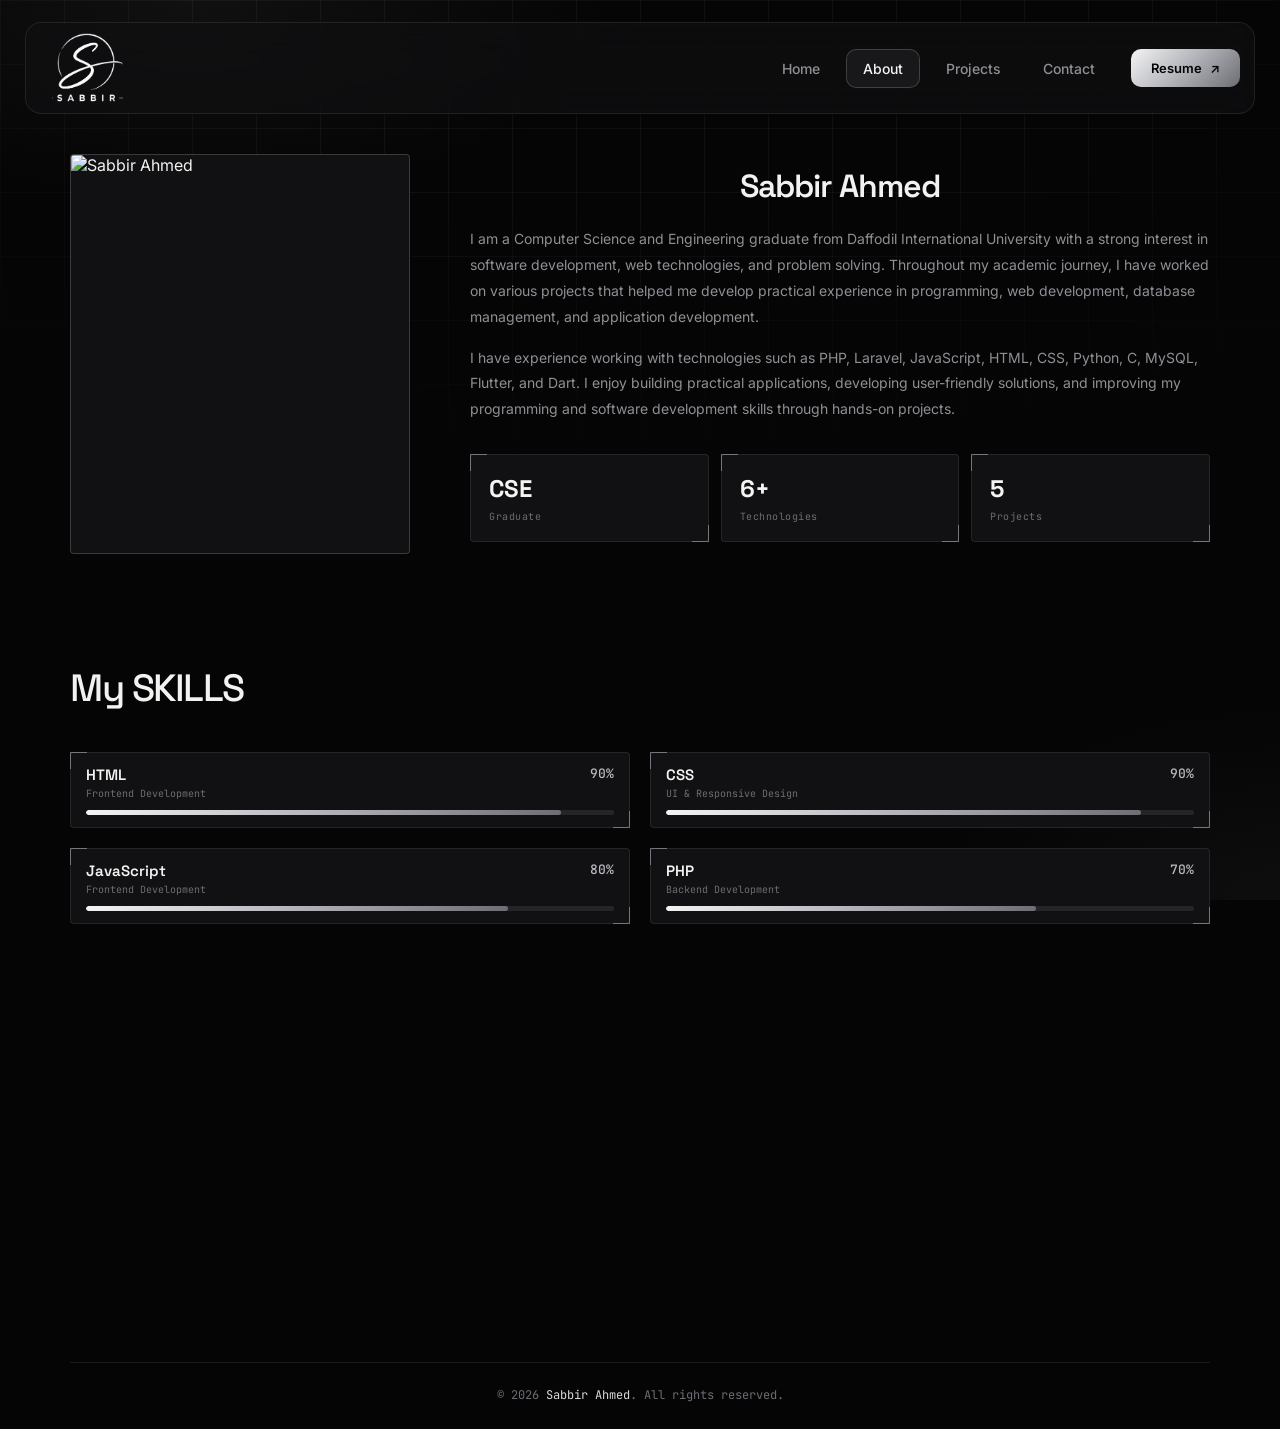
==== about.html @ 562edf00 "update" ====
<!DOCTYPE html>
<html lang="en">

<head>

    <meta charset="UTF-8">
    <meta name="viewport" content="width=device-width, initial-scale=1.0">
    <meta name="description"
        content="About Sabbir Ahmed — Computer Science & Engineering graduate specializing in HTML, CSS, JavaScript, PHP, Laravel and MySQL.">

    <title>About | Sabbir Ahmed</title>

    <link rel="stylesheet" href="css/main.css">
    <link rel="stylesheet" href="css/about.css">

    <link rel="shortcut icon" href="./assets/img/sabbir/W.png" type="image/x-icon">

    <link rel="preconnect" href="https://fonts.googleapis.com">
    <link rel="preconnect" href="https://fonts.gstatic.com" crossorigin>
    <link
        href="https://fonts.googleapis.com/css2?family=Space+Grotesk:wght@500;600;700&family=Inter:wght@400;500;600&family=JetBrains+Mono:wght@400;500&display=swap"
        rel="stylesheet">

</head>

<body>

    <div class="page-transition">
        <div class="bar"></div>
        <div class="bar"></div>
        <div class="bar"></div>
        <div class="bar"></div>
        <div class="bar"></div>
    </div>

    <header class="navbar">

        <a href="index.html" class="logo">
            <img src="assets/img/sabbir/logo.png" alt="Sabbir Ahmed Logo">
        </a>

        <nav class="nav-menu">
            <a href="index.html" ">Home</a>
            <a href=" about.html" class="active">About</a>
            <a href="project.html">Projects</a>
            <a href="contact.html">Contact</a>
            <a href="resume.html" class="resume-nav">Resume<span>↗</span></a>
        </nav>

        <button class="menu-toggle" aria-label="Toggle navigation menu" aria-expanded="false">
            <span></span>
            <span></span>
        </button>

    </header>


    <main>

        <section class="page-section about-page">

            <div class="about-layout">

                <div class="about-photo bracket split-in">
                    <img src="assets/img/sabbir/4.jpg" alt="Sabbir Ahmed">
                </div>

                <div class="about-content split-in">

                    <h2>Sabbir Ahmed</h2>

                    <div class="about-scroll">

                        <div class="about-text">

                            <p>
                                I am a Computer Science and Engineering graduate from Daffodil International University
                                with a strong interest in software development, web technologies, and problem solving.
                                Throughout my academic journey, I have worked on various projects that helped me develop
                                practical experience in programming, web development, database management, and
                                application development.
                            </p>

                            <p>
                                I have experience working with technologies such as PHP, Laravel, JavaScript, HTML, CSS,
                                Python, C, MySQL, Flutter, and Dart. I enjoy building practical applications, developing
                                user-friendly solutions, and improving my programming and software development skills
                                through hands-on projects.
                            </p>

                            <p>
                                My primary interest is in Full Stack Web Development and Software Engineering. I am also
                                interested in Data Science and Machine Learning and enjoy exploring how data-driven
                                technologies can be applied to solve real-world problems. I am continuously learning new
                                technologies and looking forward to developing scalable, efficient, and meaningful
                                software solutions.

                            </p>

                        </div>

                    </div>

                    <div class="about-stats">

                        <div class="stat-card bracket">
                            <strong>CSE</strong>
                            <span>Graduate</span>
                        </div>

                        <div class="stat-card bracket">
                            <strong>6+</strong>
                            <span>Technologies</span>
                        </div>

                        <div class="stat-card bracket">
                            <strong>5</strong>
                            <span>Projects</span>
                        </div>

                    </div>

                </div>

            </div>

            <section class="skills-section">

                <div class="sub-heading">
                    <h2>My SKILLS</h2>
                </div>

                <div class="skills-grid">

                    <div class="skill-card bracket">
                        <div class="skill-card-top">
                            <div>
                                <h3>HTML</h3>
                                <p>Frontend Development</p>
                            </div>
                            <strong>90%</strong>
                        </div>
                        <div class="skill-bar"><span data-width="90"></span></div>
                    </div>

                    <div class="skill-card bracket">
                        <div class="skill-card-top">
                            <div>
                                <h3>CSS</h3>
                                <p>UI & Responsive Design</p>
                            </div>
                            <strong>90%</strong>
                        </div>
                        <div class="skill-bar"><span data-width="90"></span></div>
                    </div>

                    <div class="skill-card bracket">
                        <div class="skill-card-top">
                            <div>
                                <h3>JavaScript</h3>
                                <p>Frontend Development</p>
                            </div>
                            <strong>80%</strong>
                        </div>
                        <div class="skill-bar"><span data-width="80"></span></div>
                    </div>

                    <div class="skill-card bracket">
                        <div class="skill-card-top">
                            <div>
                                <h3>PHP</h3>
                                <p>Backend Development</p>
                            </div>
                            <strong>70%</strong>
                        </div>
                        <div class="skill-bar"><span data-width="70"></span></div>
                    </div>

                    <div class="skill-card bracket">
                        <div class="skill-card-top">
                            <div>
                                <h3>Laravel</h3>
                                <p>Backend Framework</p>
                            </div>
                            <strong>80%</strong>
                        </div>
                        <div class="skill-bar"><span data-width="80"></span></div>
                    </div>

                    <div class="skill-card bracket">
                        <div class="skill-card-top">
                            <div>
                                <h3>MySQL</h3>
                                <p>Database Management</p>
                            </div>
                            <strong>80%</strong>
                        </div>
                        <div class="skill-bar"><span data-width="80"></span></div>
                    </div>

                    <div class="skill-card bracket">
                        <div class="skill-card-top">
                            <div>
                                <h3>C</h3>
                                <p>Programming Language</p>
                            </div>
                            <strong>90%</strong>
                        </div>
                        <div class="skill-bar"><span data-width="90"></span></div>
                    </div>

                    <div class="skill-card bracket">
                        <div class="skill-card-top">
                            <div>
                                <h3>Python</h3>
                                <p>Programming Language</p>
                            </div>
                            <strong>70%</strong>
                        </div>
                        <div class="skill-bar"><span data-width="70"></span></div>
                    </div>
                    <div class="skill-card bracket">
                        <div class="skill-card-top">
                            <div>
                                <h3>Flutter</h3>
                                <p>Mobile Development Framework</p>
                            </div>
                            <strong>70%</strong>
                        </div>
                        <div class="skill-bar"><span data-width="70"></span></div>
                    </div>
                    <div class="skill-card bracket">
                        <div class="skill-card-top">
                            <div>
                                <h3>Dart</h3>
                                <p>Programming Language</p>
                            </div>
                            <strong>70%</strong>
                        </div>
                        <div class="skill-bar"><span data-width="70"></span></div>
                    </div>

                </div>

            </section>

        </section>

    </main>


    <footer class="footer">
        <p>© 2026 <span>Sabbir Ahmed</span>. All rights reserved.</p>
    </footer>

    <script src="js/common.js"></script>
    <script src="js/about.js"></script>

</body>

</html>
---- css/main.css ----
/* =====================================================
   DESIGN TOKENS
===================================================== */

:root {
    --black: #050506;
    --black-soft: #0a0a0c;
    --panel: #111113;
    --panel-light: #18181b;

    --ash-100: #f4f4f3;
    --ash-200: #d9dadc;
    --ash-300: #b8bac0;
    --ash-500: #8b8d93;
    --ash-600: #6c6e74;
    --ash-800: #333438;

    --line: rgba(244, 244, 243, 0.09);
    --line-strong: rgba(244, 244, 243, 0.18);

    --text: #f2f2f0;
    --muted: #8f9095;

    --grad: linear-gradient(135deg, #f4f4f3, #b8bac0 45%, #6c6e74);

    --display: "Space Grotesk", sans-serif;
    --body: "Inter", sans-serif;
    --mono: "JetBrains Mono", monospace;

    --radius: 18px;
}

/* =====================================================
   RESET
===================================================== */

* {
    margin: 0;
    padding: 0;
    box-sizing: border-box;
}

html {
    scroll-behavior: smooth;
    overflow-x: hidden;
}

body {
    background: var(--black);
    color: var(--text);
    font-family: var(--body);
    min-height: 100vh;
    overflow-x: hidden;
    position: relative;
}

/* faint blueprint grid + noise wash across the whole site */
body::before {
    content: "";
    position: fixed;
    inset: 0;
    z-index: -2;
    background-image:
        linear-gradient(var(--line) 1px, transparent 1px),
        linear-gradient(90deg, var(--line) 1px, transparent 1px);
    background-size: 64px 64px;
    mask-image: radial-gradient(ellipse 90% 60% at 50% 0%, black 40%, transparent 90%);
    opacity: .5;
    pointer-events: none;
}

body::after {
    content: "";
    position: fixed;
    inset: 0;
    z-index: -1;
    background:
        radial-gradient(ellipse 60% 40% at 15% 0%, rgba(244,244,243,.05), transparent 60%),
        radial-gradient(ellipse 50% 40% at 100% 100%, rgba(244,244,243,.04), transparent 60%);
    pointer-events: none;
}

a {
    color: inherit;
    text-decoration: none;
}

img {
    max-width: 100%;
    display: block;
}

button,
input,
textarea {
    font: inherit;
}

@media (prefers-reduced-motion: reduce) {
    *, *::before, *::after {
        animation-duration: .01ms !important;
        animation-iteration-count: 1 !important;
        transition-duration: .01ms !important;
        scroll-behavior: auto !important;
    }
}

a:focus-visible,
button:focus-visible,
input:focus-visible,
textarea:focus-visible {
    outline: 1px solid var(--ash-100);
    outline-offset: 4px;
    border-radius: 4px;
}

::selection {
    background: var(--ash-100);
    color: var(--black);
}

/* =====================================================
   PAGE TRANSITION OVERLAY (shared shell, per-page JS
   controls how it animates in)
===================================================== */

.page-transition {
    position: fixed;
    inset: 0;
    z-index: 99999;
    pointer-events: none;
    display: flex;
}

.page-transition .bar {
    flex: 1;
    background: var(--black);
    border-right: 1px solid var(--line);
    transform: translateY(-100%);
    transition: transform .45s cubic-bezier(.77, 0, .18, 1);
}

.page-transition .bar:last-child {
    border-right: none;
}

.page-transition.closing .bar {
    transform: translateY(0);
}

.page-transition .bar:nth-child(1) { transition-delay: 0ms; }
.page-transition .bar:nth-child(2) { transition-delay: 40ms; }
.page-transition .bar:nth-child(3) { transition-delay: 80ms; }
.page-transition .bar:nth-child(4) { transition-delay: 120ms; }
.page-transition .bar:nth-child(5) { transition-delay: 160ms; }

/* =====================================================
   CORNER BRACKETS — signature framing motif
===================================================== */

.bracket {
    position: relative;
}

.bracket::before,
.bracket::after,
.bracket .corner-tl,
.bracket .corner-br {
    content: "";
    position: absolute;
    width: 16px;
    height: 16px;
    border: 1.5px solid var(--ash-300);
    opacity: .55;
    pointer-events: none;
    transition: opacity .3s ease, border-color .3s ease;
}

.bracket::before {
    top: -1px;
    left: -1px;
    border-right: none;
    border-bottom: none;
}

.bracket::after {
    bottom: -1px;
    right: -1px;
    border-left: none;
    border-top: none;
}

.bracket:hover::before,
.bracket:hover::after {
    opacity: 1;
    border-color: var(--ash-100);
}

/* =====================================================
   NAVBAR
===================================================== */

.navbar {
    position: relative;
    width: calc(100% - 50px);
    max-width: 1320px;
    height: 92px;
    margin: 22px auto 0;
    padding: 0 14px 0 26px;

    display: flex;
    align-items: center;
    justify-content: space-between;

    border: 1px solid var(--line);
    border-radius: 16px;
    background: rgba(17, 17, 19, .6);
    backdrop-filter: blur(20px);
    -webkit-backdrop-filter: blur(20px);
    z-index: 100;
}

.logo {
    width: 150px;
    height: 55px;

    display: flex;
    align-items: center;

    flex-shrink: 0;
}

.logo img {
    max-width: 150px;
    max-height: 70px;

    object-fit: contain;

    transition:
        transform .35s ease,
        filter .35s ease;
}
@media (max-width: 800px) {
    .logo img {
        max-width: 120px;
        max-height: 50px;
    }
}

@keyframes blink {
    0%, 50% { opacity: 1; }
    51%, 100% { opacity: 0; }
}

.nav-menu {
    display: flex;
    align-items: center;
    gap: 10px;
}

.nav-menu > a:not(.resume-nav) {
    position: relative;
    display: flex;
    align-items: center;
    gap: 10px;
    padding: 10px 16px;
    border-radius: 10px;
    color: var(--muted);
    font-size: 14px;
    font-weight: 500;
    transition: color .25s ease, background .25s ease;
}

.nav-menu > a:not(.resume-nav) .idx {
    font-family: var(--mono);
    font-size: 10px;
    color: var(--ash-600);
    transition: color .25s ease;
}

.nav-menu > a:not(.resume-nav):hover {
    color: var(--ash-100);
    background: var(--line);
}

.nav-menu > a:not(.resume-nav):hover .idx,
.nav-menu > a:not(.resume-nav).active .idx {
    color: var(--ash-100);
}

.nav-menu > a:not(.resume-nav).active {
    color: var(--ash-100);
    background: var(--panel-light);
    border: 1px solid var(--line-strong);
}

.resume-nav {
    position: relative;
    display: flex;
    align-items: center;
    gap: 8px;
    margin-left: 10px;
    padding: 11px 20px;
    border-radius: 10px;
    background: var(--grad);
    color: var(--black) !important;
    font-size: 13px;
    font-weight: 600;
    overflow: hidden;
    transition: transform .3s ease, box-shadow .3s ease;
}

.resume-nav:hover {
    transform: translateY(-2px);
    box-shadow: 0 12px 30px rgba(244, 244, 243, .12);
}

.resume-nav span {
    transition: transform .3s ease;
}

.resume-nav:hover span {
    transform: translate(2px, -2px);
}

/* MOBILE MENU BUTTON */

.menu-toggle {
    display: none;
    width: 44px;
    height: 44px;
    align-items: center;
    justify-content: center;
    flex-direction: column;
    border: 1px solid var(--line);
    border-radius: 10px;
    background: var(--panel);
    cursor: pointer;
    flex-shrink: 0;
    transition: border-color .25s ease;
}

.menu-toggle span {
    display: block;
    width: 18px;
    height: 1.5px;
    margin: 2.5px;
    background: var(--ash-200);
    transition: .3s ease;
}

.menu-toggle:hover {
    border-color: var(--line-strong);
}

.menu-toggle.active span:first-child {
    transform: translateY(4px) rotate(45deg);
}

.menu-toggle.active span:last-child {
    transform: translateY(-4px) rotate(-45deg);
}

@media (max-width: 1000px) {
    .navbar {
        width: calc(100% - 32px);
        height: 74px;
        padding: 0 10px 0 20px;
    }

    .nav-menu > a:not(.resume-nav) {
        padding: 9px 12px;
        font-size: 13px;
    }
}

@media (max-width: 800px) {
    .navbar {
        margin-top: 14px;
    }

    .menu-toggle {
        display: flex;
    }

    .nav-menu {
        position: absolute;
        top: calc(100% + 10px);
        right: 0;
        width: 100%;
        padding: 10px;
        flex-direction: column;
        align-items: stretch;
        gap: 4px;
        border-radius: 14px;
        background: rgba(10, 10, 12, .97);
        backdrop-filter: blur(20px);
        border: 1px solid var(--line);
        opacity: 0;
        visibility: hidden;
        transform: translateY(-8px);
        transition: opacity .3s ease, visibility .3s ease, transform .3s ease;
    }

    .nav-menu.open {
        opacity: 1;
        visibility: visible;
        transform: translateY(0);
    }

    .nav-menu > a:not(.resume-nav) {
        width: 100%;
        padding: 13px 14px;
    }

    .resume-nav {
        width: 100%;
        margin: 4px 0 0;
        justify-content: center;
    }
}

@media (max-width: 500px) {
    .navbar {
        width: calc(100% - 20px);
        height: 64px;
    }

    .logo {
        font-size: 15px;
    }
}

/* =====================================================
   PAGE HEADING
===================================================== */

.page-section {
    max-width: 1200px;
    margin: auto;
    padding: 0px 30px 100px;
}

.eyebrow {
    display: inline-flex;
    align-items: center;
    gap: 8px;
    font-family: var(--mono);
    font-size: 12px;
    color: var(--ash-500);
    letter-spacing: .5px;
}

.eyebrow::before {
    content: "";
    width: 18px;
    height: 1px;
    background: var(--ash-600);
}

.page-heading {
    margin-bottom: 20px;
}

.page-heading h1 {
    max-width: 760px;
    margin-top: 18px;
    font-family: var(--display);
    font-size: clamp(38px, 6vw, 58px);
    font-weight: 500;
    line-height: 1.05;
    letter-spacing: -1.5px;
}

.page-heading h1 strong {
    font-weight: 600;
    background: var(--grad);
    -webkit-background-clip: text;
    background-clip: text;
    color: transparent;
}

@media (max-width: 800px) {
    .page-section { padding: 110px 22px 70px; }
}

@media (max-width: 500px) {
    .page-section { padding: 95px 18px 60px; }
}

/* =====================================================
   REVEAL BASE (page-specific JS decides timing/stagger)
===================================================== */

.reveal {
    opacity: 0;
    transform: translateY(24px);
    filter: blur(4px);
    transition: opacity .7s ease, transform .7s ease, filter .7s ease;
}

.reveal.show {
    opacity: 1;
    transform: translateY(0);
    filter: blur(0);
}

/* =====================================================
   BUTTONS
===================================================== */

.btn-primary,
.btn-outline {
    display: inline-flex;
    align-items: center;
    justify-content: center;
    gap: 10px;
    padding: 14px 24px;
    border-radius: 10px;
    font-size: 13px;
    font-weight: 600;
    transition: transform .3s ease, box-shadow .3s ease, background .3s ease, border-color .3s ease;
}

.btn-primary {
    background: var(--grad);
    color: var(--black);
    box-shadow: 0 10px 30px rgba(244, 244, 243, .08);
}

.btn-primary:hover {
    transform: translateY(-3px);
    box-shadow: 0 16px 40px rgba(244, 244, 243, .16);
}

.btn-primary span {
    transition: transform .3s ease;
}

.btn-primary:hover span {
    transform: translate(3px, -3px);
}

.btn-outline {
    border: 1px solid var(--line-strong);
    color: var(--ash-200);
    background: rgba(255, 255, 255, .02);
}

.btn-outline:hover {
    border-color: var(--ash-300);
    background: var(--panel);
    transform: translateY(-3px);
}

/* magnetic wrapper used by contact.js */
.magnetic {
    display: inline-block;
    will-change: transform;
}

/* =====================================================
   FOOTER
===================================================== */

.footer {
    width: 100%;
    max-width: 1200px;
    margin: 0 auto;
    padding: 50px 30px 26px;
    text-align: center;
}

.footer p {
    padding-top: 24px;
    border-top: 1px solid var(--line);
    color: var(--ash-600);
    font-size: 12px;
    font-family: var(--mono);
}

.footer p span {
    color: var(--ash-200);
}
---- css/about.css ----
.about-layout {
    display: grid;
    grid-template-columns: 340px 1fr;
    gap: 60px;
    align-items: center;
    margin-top: 40px;
}

.about-page .page-heading {
    text-align: center;
}

.about-page .page-heading .eyebrow {
    justify-content: center;
}

.about-page .page-heading h1 {
    margin-left: auto;
    margin-right: auto;
}

.about-scroll {
    height: 200px;
    overflow: hidden;
    position: relative;
}

.about-text {
    animation: aboutScroll 20s linear  infinite;
}

.about-scroll:hover .about-text {
    animation-play-state: paused;
}

@keyframes aboutScroll {

    0% {
        transform: translateY(100%);
    }

    100% {
        transform: translateY(-100%);
    }

}

.about-photo {
    width: 100%;
    max-width: 350px;
    height: 400px;
    margin: 0 auto;
    overflow: hidden;
    border: 1px solid var(--line-strong);
    border-radius: 4px;
    background: var(--panel);
}

.about-photo img {
    width: 100%;
    height: 100%;
    object-fit: cover;
    transition: filter .6s ease, transform .6s ease;
}

.about-photo:hover img {
    filter: grayscale(.6) contrast(1.1);
    transform: scale(1.03);
}


.about-content h2 {
    font-family: var(--display);
    font-size: 32px;
    font-weight: 600;
    margin-bottom: 20px;
    letter-spacing: -1px;
    text-align: center;
}

.about-content p {
    margin-bottom: 15px;
    color: var(--muted);
    font-size: 14px;
    line-height: 1.85;
}


.about-stats {
    display: grid;
    grid-template-columns: repeat(3, 1fr);
    gap: 12px;
    margin-top: 28px;
}

.stat-card {
    padding: 18px;
    border: 1px solid var(--line);
    border-radius: 4px;
    background: var(--panel);
    transition: border-color .3s ease, transform .3s ease;
}

.stat-card:hover {
    border-color: var(--line-strong);
    transform: translateY(-4px);
}

.stat-card strong,
.stat-card span {
    display: block;
}

.stat-card strong {
    font-family: var(--display);
    color: var(--ash-100);
    font-size: 24px;
}

.stat-card span {
    margin-top: 6px;
    color: var(--ash-600);
    font-family: var(--mono);
    font-size: 10px;
    letter-spacing: .5px;
}


.skills-section {
    margin-top: 110px;
}

.sub-heading {
    max-width: 650px;
    margin-bottom: 40px;
}

.sub-heading h2 {
    margin-top: 12px;
    font-family: var(--display);
    font-weight: 500;
    font-size: 38px;
    letter-spacing: -1.5px;
}

.skills-grid {
    display: grid;
    grid-template-columns: repeat(2, 1fr);
    gap: 20px;
}

.skill-card {
    padding: 12px 15px;
    border: 1px solid var(--line);
    border-radius: 4px;
    background: var(--panel);
    opacity: 0;
    transform: translateY(35px);
    transition:
        opacity .7s cubic-bezier(.22, 1, .36, 1),
        transform .7s cubic-bezier(.22, 1, .36, 1),
        border-color .3s ease;
}

.skill-card.show {
    opacity: 1;
    transform: translateY(0);
}

.skill-card:hover {
    border-color: var(--line-strong);
    transform: translateY(-4px);
}

.skill-card-top {
    display: flex;
    align-items: flex-start;
    justify-content: space-between;
    gap: 10px;
}

.skill-card h3 {
    font-family: var(--display);
    color: var(--ash-100);
    font-size: 15px;
    font-weight: 600;
}

.skill-card p {
    margin-top: 3px;
    color: var(--ash-600);
    font-family: var(--mono);
    font-size: 10px;
}

.skill-card-top>strong {
    font-family: var(--mono);
    color: var(--ash-300);
    font-size: 13px;
    font-weight: 500;
}

.skill-bar {
    width: 100%;
    height: 5px;
    margin-top: 10px;
    overflow: hidden;
    border-radius: 4px;
    background: var(--line);
}

.skill-bar span {
    display: block;
    height: 100%;
    width: 0;
    border-radius: inherit;
    background: var(--grad);
    transition: width 1.1s cubic-bezier(.25, .8, .3, 1);
}

.split-in {
    opacity: 0;
}


@media (max-width: 900px) {
    .about-layout {
        grid-template-columns: 1fr;
        gap: 35px;
    }

    .page-section.about-page {
        padding: 0 20px 40px;
    }

    .about-photo {
        max-width: 320px;
        height: 340px;
    }
}

@media (max-width: 650px) {
    .about-stats {
        grid-template-columns: 1fr;
    }

    .skills-section {
        margin-top: 80px;
    }

    .sub-heading h2 {
        font-size: 30px;
    }

    .skills-grid {
        grid-template-columns: 1fr;
    }
}
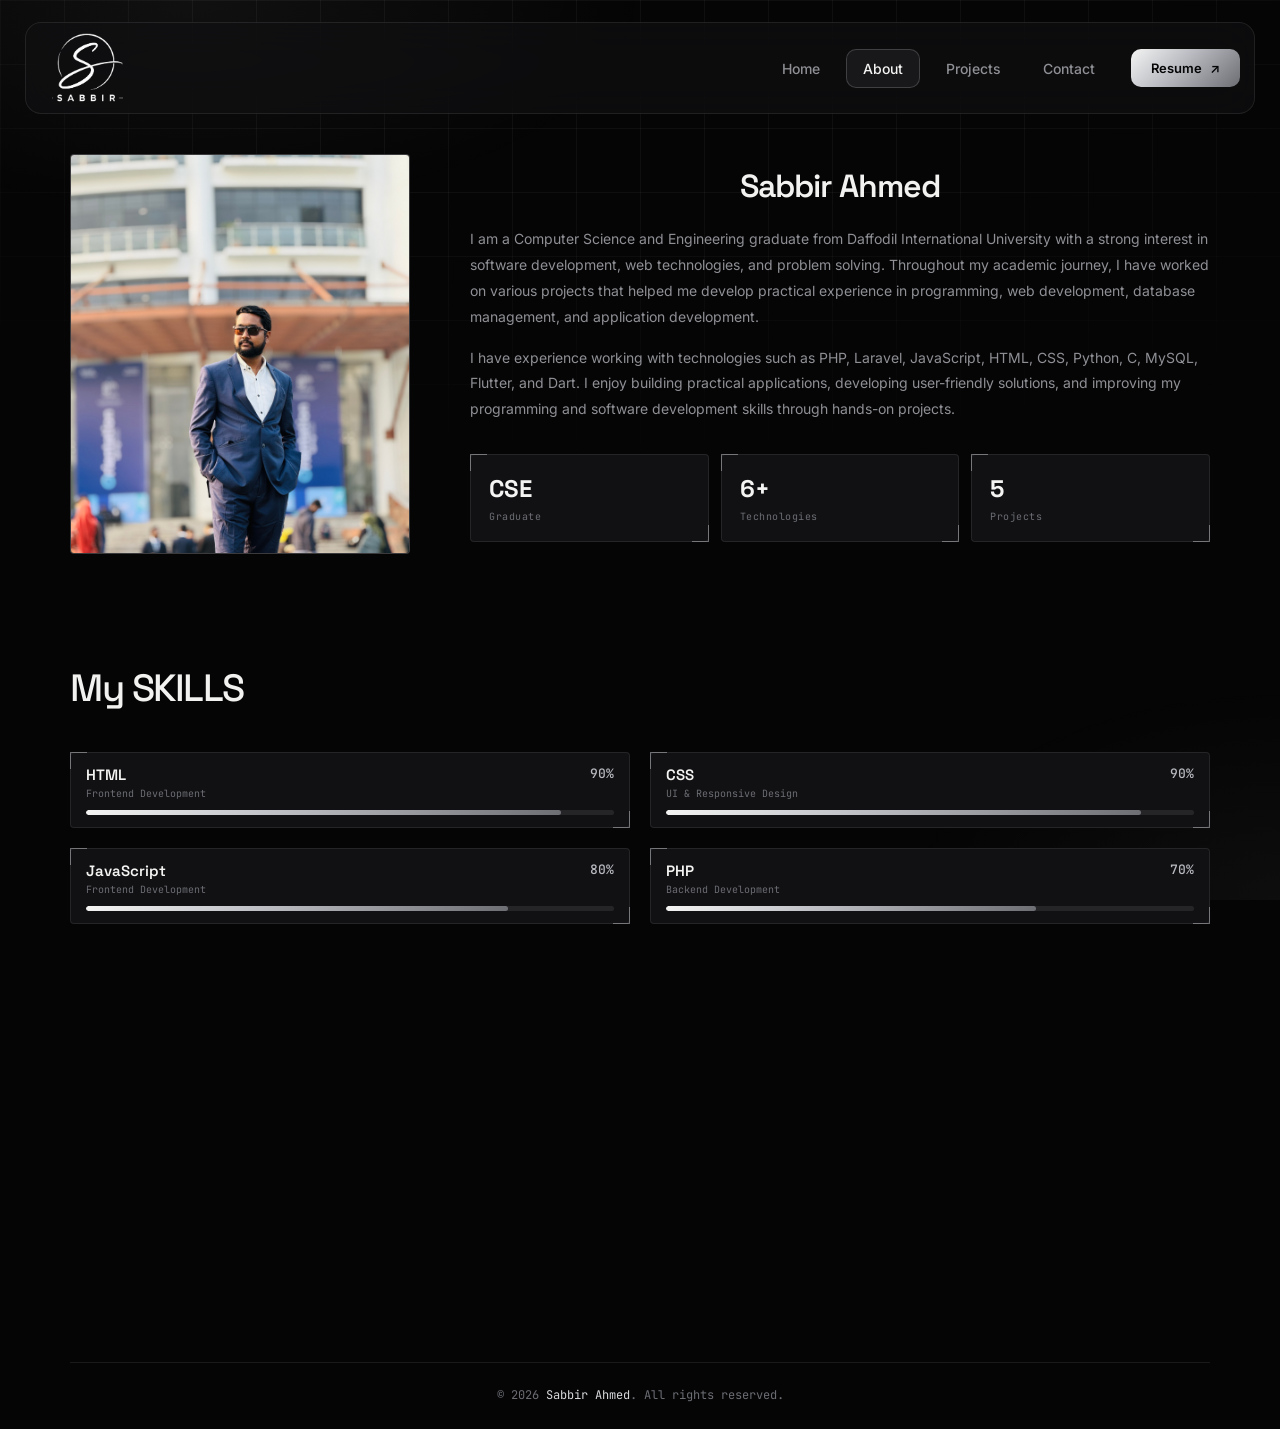
==== commit b2c7e3cd: "update" ====
--- a/about.html
+++ b/about.html
@@ -62,7 +62,7 @@
             <div class="about-layout">
 
                 <div class="about-photo bracket split-in">
-                    <img src="assets/img/sabbir/4.jpg" alt="Sabbir Ahmed">
+                    <img src="assets/img/sabbir/4.JPG" alt="Sabbir Ahmed">
                 </div>
 
                 <div class="about-content split-in">
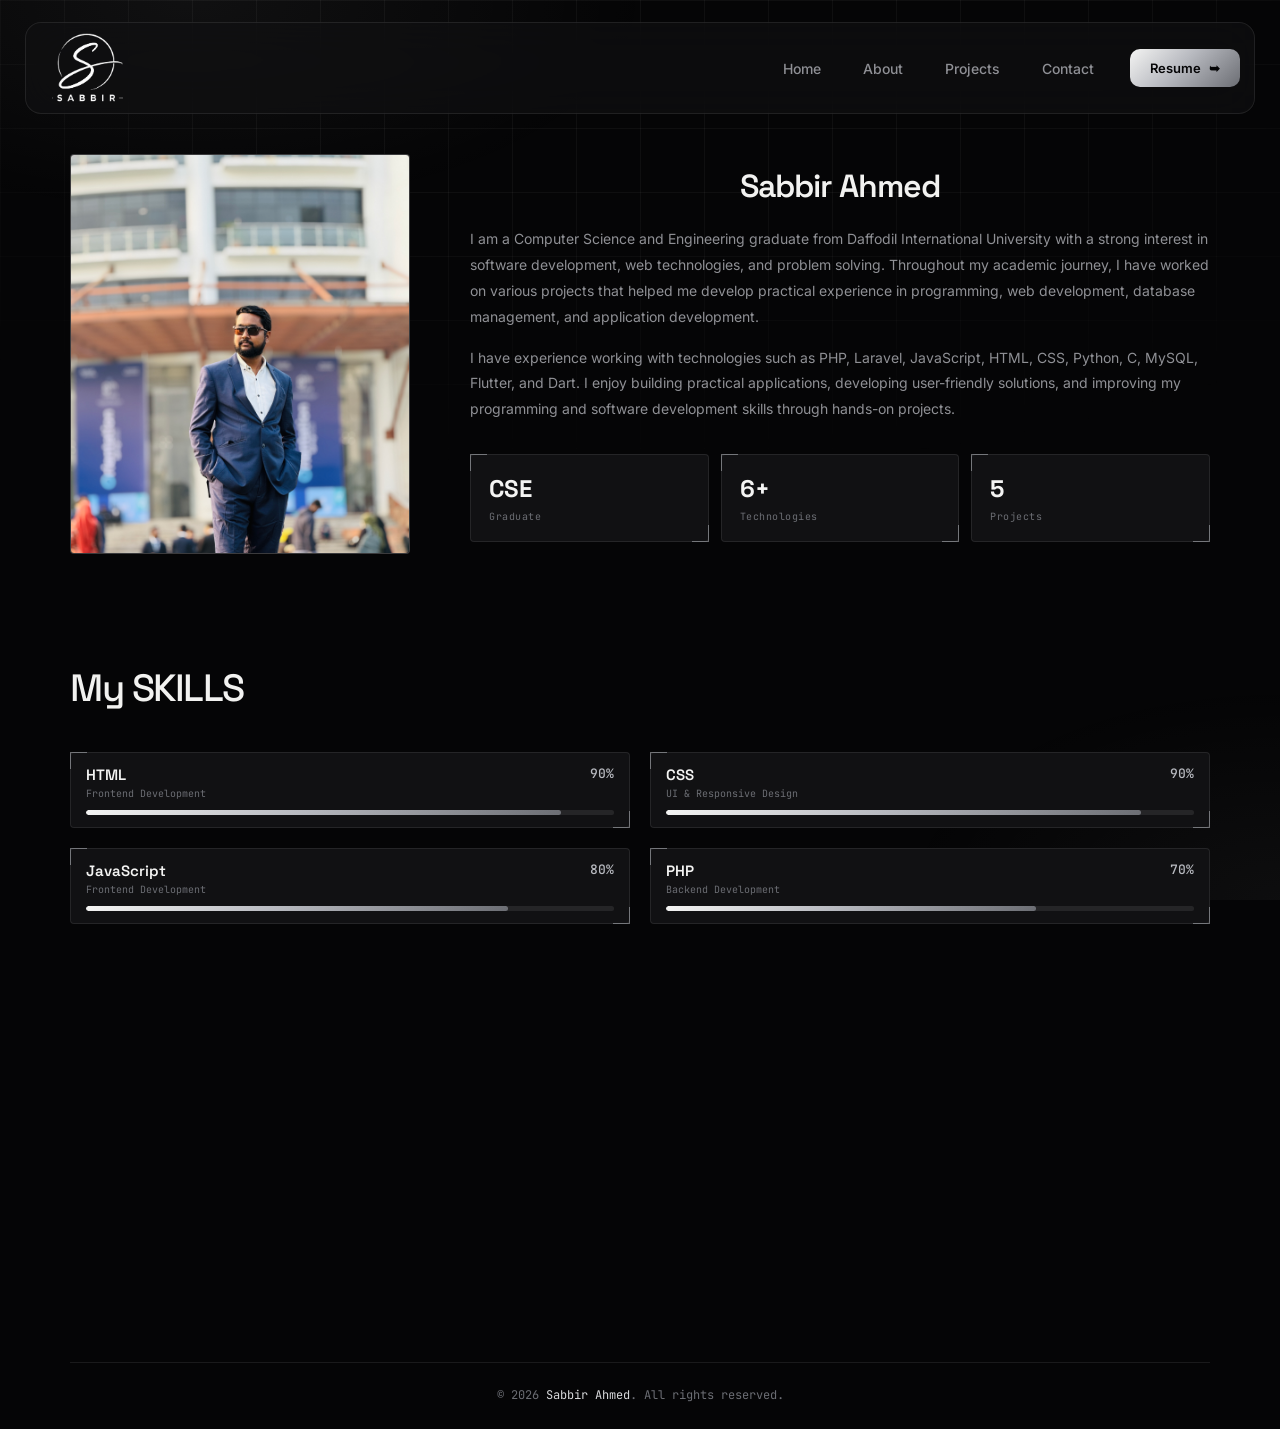
==== commit e34542f3: "update" ====
--- a/about.html
+++ b/about.html
@@ -44,7 +44,7 @@
             <a href=" about.html" class="active">About</a>
             <a href="project.html">Projects</a>
             <a href="contact.html">Contact</a>
-            <a href="resume.html" class="resume-nav">Resume<span>↗</span></a>
+            <a href="resume.html" class="resume-nav">Resume<span>➥</span></a>
         </nav>
 
         <button class="menu-toggle" aria-label="Toggle navigation menu" aria-expanded="false">
--- a/css/main.css
+++ b/css/main.css
@@ -288,10 +288,10 @@
     color: var(--ash-100);
 }
 
-.nav-menu > a:not(.resume-nav).active {
-    color: var(--ash-100);
-    background: var(--panel-light);
-    border: 1px solid var(--line-strong);
+a.active.resume-nav {
+    color: black;
+    background: rgb(243, 245, 243);
+    box-shadow: 0 12px 30px rgba(244, 244, 243, .12);
 }
 
 .resume-nav {
@@ -488,10 +488,6 @@
     .page-section { padding: 95px 18px 60px; }
 }
 
-/* =====================================================
-   REVEAL BASE (page-specific JS decides timing/stagger)
-===================================================== */
-
 .reveal {
     opacity: 0;
     transform: translateY(24px);
@@ -553,16 +549,10 @@
     transform: translateY(-3px);
 }
 
-/* magnetic wrapper used by contact.js */
 .magnetic {
     display: inline-block;
     will-change: transform;
 }
-
-/* =====================================================
-   FOOTER
-===================================================== */
-
 .footer {
     width: 100%;
     max-width: 1200px;
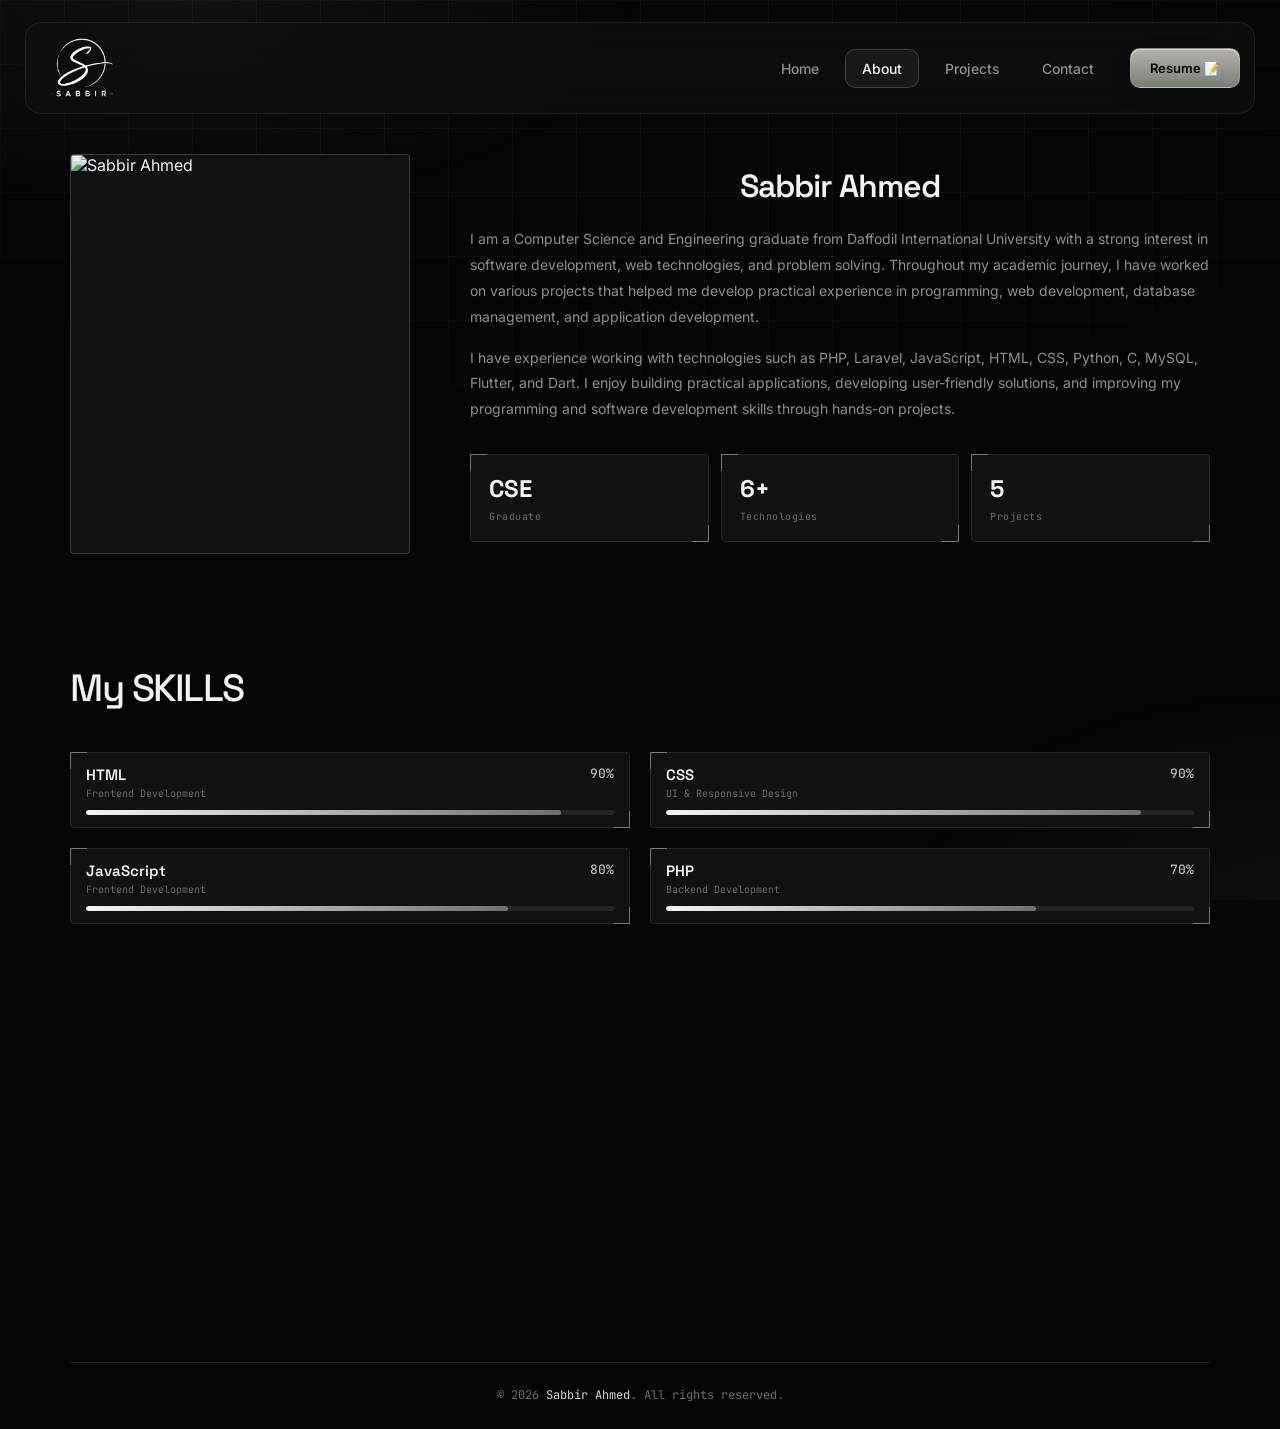
==== commit 445a8318: "overall update" ====
--- a/about.html
+++ b/about.html
@@ -44,7 +44,7 @@
             <a href=" about.html" class="active">About</a>
             <a href="project.html">Projects</a>
             <a href="contact.html">Contact</a>
-            <a href="resume.html" class="resume-nav">Resume<span>➥</span></a>
+            <a href="resume.html" class="resume-nav">Resume 📝</a>
         </nav>
 
         <button class="menu-toggle" aria-label="Toggle navigation menu" aria-expanded="false">
@@ -62,7 +62,7 @@
             <div class="about-layout">
 
                 <div class="about-photo bracket split-in">
-                    <img src="assets/img/sabbir/4.JPG" alt="Sabbir Ahmed">
+                    <img src="assets/img/sabbir/4.jpg" alt="Sabbir Ahmed">
                 </div>
 
                 <div class="about-content split-in">
--- a/css/main.css
+++ b/css/main.css
@@ -75,8 +75,8 @@
     inset: 0;
     z-index: -1;
     background:
-        radial-gradient(ellipse 60% 40% at 15% 0%, rgba(244,244,243,.05), transparent 60%),
-        radial-gradient(ellipse 50% 40% at 100% 100%, rgba(244,244,243,.04), transparent 60%);
+        radial-gradient(ellipse 60% 40% at 15% 0%, rgba(244, 244, 243, .05), transparent 60%),
+        radial-gradient(ellipse 50% 40% at 100% 100%, rgba(244, 244, 243, .04), transparent 60%);
     pointer-events: none;
 }
 
@@ -97,7 +97,10 @@
 }
 
 @media (prefers-reduced-motion: reduce) {
-    *, *::before, *::after {
+
+    *,
+    *::before,
+    *::after {
         animation-duration: .01ms !important;
         animation-iteration-count: 1 !important;
         transition-duration: .01ms !important;
@@ -148,11 +151,25 @@
     transform: translateY(0);
 }
 
-.page-transition .bar:nth-child(1) { transition-delay: 0ms; }
-.page-transition .bar:nth-child(2) { transition-delay: 40ms; }
-.page-transition .bar:nth-child(3) { transition-delay: 80ms; }
-.page-transition .bar:nth-child(4) { transition-delay: 120ms; }
-.page-transition .bar:nth-child(5) { transition-delay: 160ms; }
+.page-transition .bar:nth-child(1) {
+    transition-delay: 0ms;
+}
+
+.page-transition .bar:nth-child(2) {
+    transition-delay: 40ms;
+}
+
+.page-transition .bar:nth-child(3) {
+    transition-delay: 80ms;
+}
+
+.page-transition .bar:nth-child(4) {
+    transition-delay: 120ms;
+}
+
+.page-transition .bar:nth-child(5) {
+    transition-delay: 160ms;
+}
 
 /* =====================================================
    CORNER BRACKETS — signature framing motif
@@ -232,7 +249,7 @@
 
 .logo img {
     max-width: 150px;
-    max-height: 70px;
+    max-height: 60px;
 
     object-fit: contain;
 
@@ -240,6 +257,7 @@
         transform .35s ease,
         filter .35s ease;
 }
+
 @media (max-width: 800px) {
     .logo img {
         max-width: 120px;
@@ -247,18 +265,13 @@
     }
 }
 
-@keyframes blink {
-    0%, 50% { opacity: 1; }
-    51%, 100% { opacity: 0; }
-}
-
 .nav-menu {
     display: flex;
     align-items: center;
     gap: 10px;
 }
 
-.nav-menu > a:not(.resume-nav) {
+.nav-menu>a:not(.resume-nav) {
     position: relative;
     display: flex;
     align-items: center;
@@ -271,59 +284,164 @@
     transition: color .25s ease, background .25s ease;
 }
 
-.nav-menu > a:not(.resume-nav) .idx {
+.nav-menu>a:not(.resume-nav) .idx {
     font-family: var(--mono);
     font-size: 10px;
     color: var(--ash-600);
     transition: color .25s ease;
 }
 
-.nav-menu > a:not(.resume-nav):hover {
+.nav-menu>a:not(.resume-nav):hover {
     color: var(--ash-100);
     background: var(--line);
 }
 
-.nav-menu > a:not(.resume-nav):hover .idx,
-.nav-menu > a:not(.resume-nav).active .idx {
+.nav-menu>a:not(.resume-nav):hover .idx,
+.nav-menu>a:not(.resume-nav).active .idx {
     color: var(--ash-100);
 }
 
-a.active.resume-nav {
-    color: black;
-    background: rgb(243, 245, 243);
-    box-shadow: 0 12px 30px rgba(244, 244, 243, .12);
-}
+.nav-menu>a:not(.resume-nav).active {
+    color: var(--ash-100);
+    background: var(--panel-light);
+    border: 1px solid var(--line-strong);
+}
+
 
 .resume-nav {
     position: relative;
+
     display: flex;
     align-items: center;
-    gap: 8px;
+    justify-content: center;
+    gap: 7px;
+
     margin-left: 10px;
-    padding: 11px 20px;
+    padding: 11px 19px;
+
+    border: 1px solid rgba(255,255,255,.12);
     border-radius: 10px;
-    background: var(--grad);
-    color: var(--black) !important;
+
+    background:
+        linear-gradient(
+            #b3b3ac,
+            #778077
+        );
+
+    color: #050506;
+
     font-size: 13px;
     font-weight: 600;
+
     overflow: hidden;
-    transition: transform .3s ease, box-shadow .3s ease;
-}
+
+    box-shadow:
+        0 8px 20px rgba(0,0,0,.12),
+        inset 0 1px 0 rgba(255,255,255,.5);
+
+    transition:
+        transform .3s cubic-bezier(.22,1,.36,1),
+        box-shadow .3s ease,
+        background .3s ease;
+}
+
+.resume-nav::before {
+    content: "";
+
+    position: absolute;
+
+    top: 0;
+    left: -120%;
+
+    width: 70%;
+    height: 100%;
+
+    background:
+        linear-gradient(
+            90deg,
+            transparent,
+            rgba(255,255,255,.45),
+            transparent
+        );
+
+    transform: skewX(-20deg);
+
+    transition:
+        left .6s ease;
+
+    pointer-events: none;
+}
+
 
 .resume-nav:hover {
-    transform: translateY(-2px);
-    box-shadow: 0 12px 30px rgba(244, 244, 243, .12);
+    transform: translateY(-3px);
+
+    background:
+        linear-gradient(
+            135deg,
+            #ffffff,
+            #e8ebe8
+        );
+
+    box-shadow:
+        0 12px 28px rgba(244,244,243,.12),
+        0 0 18px rgba(244,244,243,.10),
+        inset 0 1px 0 rgba(255,255,255,.7);
+}
+
+
+.resume-nav:hover::before {
+    left: 140%;
 }
 
 .resume-nav span {
-    transition: transform .3s ease;
-}
+    position: relative;
+    z-index: 1;
+
+    display: inline-flex;
+
+    transition:
+        transform .3s cubic-bezier(.22,1,.36,1);
+}
+
 
 .resume-nav:hover span {
-    transform: translate(2px, -2px);
-}
-
-/* MOBILE MENU BUTTON */
+    transform:
+        translate(3px,-3px);
+}
+
+.nav-menu > a.resume-nav.active {
+    background:
+        linear-gradient(
+            135deg,
+            #ffffff,
+            #eceeeb
+        );
+
+    animation:
+        resumeGlow 2.5s ease-in-out infinite;
+}
+
+
+@keyframes resumeGlow {
+
+    0%,
+    100% {
+        box-shadow:
+            0 8px 22px rgba(0,0,0,.12),
+            0 0 10px rgba(244,244,243,.16),
+            inset 0 1px 0 rgba(255,255,255,.55);
+    }
+
+    50% {
+        box-shadow:
+            0 10px 26px rgba(0,0,0,.14),
+            0 0 18px rgba(244,244,243,.28),
+            0 0 32px rgba(244,244,243,.10),
+            inset 0 1px 0 rgba(255,255,255,.7);
+    }
+}
+
 
 .menu-toggle {
     display: none;
@@ -368,7 +486,7 @@
         padding: 0 10px 0 20px;
     }
 
-    .nav-menu > a:not(.resume-nav) {
+    .nav-menu>a:not(.resume-nav) {
         padding: 9px 12px;
         font-size: 13px;
     }
@@ -408,7 +526,7 @@
         transform: translateY(0);
     }
 
-    .nav-menu > a:not(.resume-nav) {
+    .nav-menu>a:not(.resume-nav) {
         width: 100%;
         padding: 13px 14px;
     }
@@ -481,11 +599,15 @@
 }
 
 @media (max-width: 800px) {
-    .page-section { padding: 110px 22px 70px; }
+    .page-section {
+        padding: 110px 22px 70px;
+    }
 }
 
 @media (max-width: 500px) {
-    .page-section { padding: 95px 18px 60px; }
+    .page-section {
+        padding: 95px 18px 60px;
+    }
 }
 
 .reveal {
@@ -553,6 +675,7 @@
     display: inline-block;
     will-change: transform;
 }
+
 .footer {
     width: 100%;
     max-width: 1200px;
@@ -571,4 +694,4 @@
 
 .footer p span {
     color: var(--ash-200);
-}
+}
--- a/css/about.css
+++ b/css/about.css
@@ -26,7 +26,7 @@
 }
 
 .about-text {
-    animation: aboutScroll 20s linear  infinite;
+    animation: aboutScroll 20s linear infinite;
 }
 
 .about-scroll:hover .about-text {
@@ -35,11 +35,11 @@
 
 @keyframes aboutScroll {
 
-    0% {
-        transform: translateY(100%);
-    }
-
-    100% {
+    from {
+        transform: translateY(70%);
+    }
+
+    to {
         transform: translateY(-100%);
     }
 
@@ -237,6 +237,32 @@
         max-width: 320px;
         height: 340px;
     }
+
+    .about-scroll {
+        height: 200px;
+        overflow: hidden;
+        position: relative;
+    }
+
+    .about-text {
+        animation: aboutScroll 20s linear infinite;
+    }
+
+    .about-scroll:hover .about-text {
+        animation-play-state: paused;
+    }
+
+    @keyframes aboutScroll {
+
+        from {
+            transform: translateY(60%);
+        }
+
+        to {
+            transform: translateY(-100%);
+        }
+
+    }
 }
 
 @media (max-width: 650px) {
@@ -255,4 +281,30 @@
     .skills-grid {
         grid-template-columns: 1fr;
     }
+
+    .about-scroll {
+        height: 200px;
+        overflow: hidden;
+        position: relative;
+    }
+
+    .about-text {
+        animation: aboutScroll 30s linear infinite;
+    }
+
+    .about-scroll:hover .about-text {
+        animation-play-state: paused;
+    }
+
+    @keyframes aboutScroll {
+
+        from {
+            transform: translateY(30%);
+        }
+
+        to {
+            transform: translateY(-100%);
+        }
+
+    }
 }
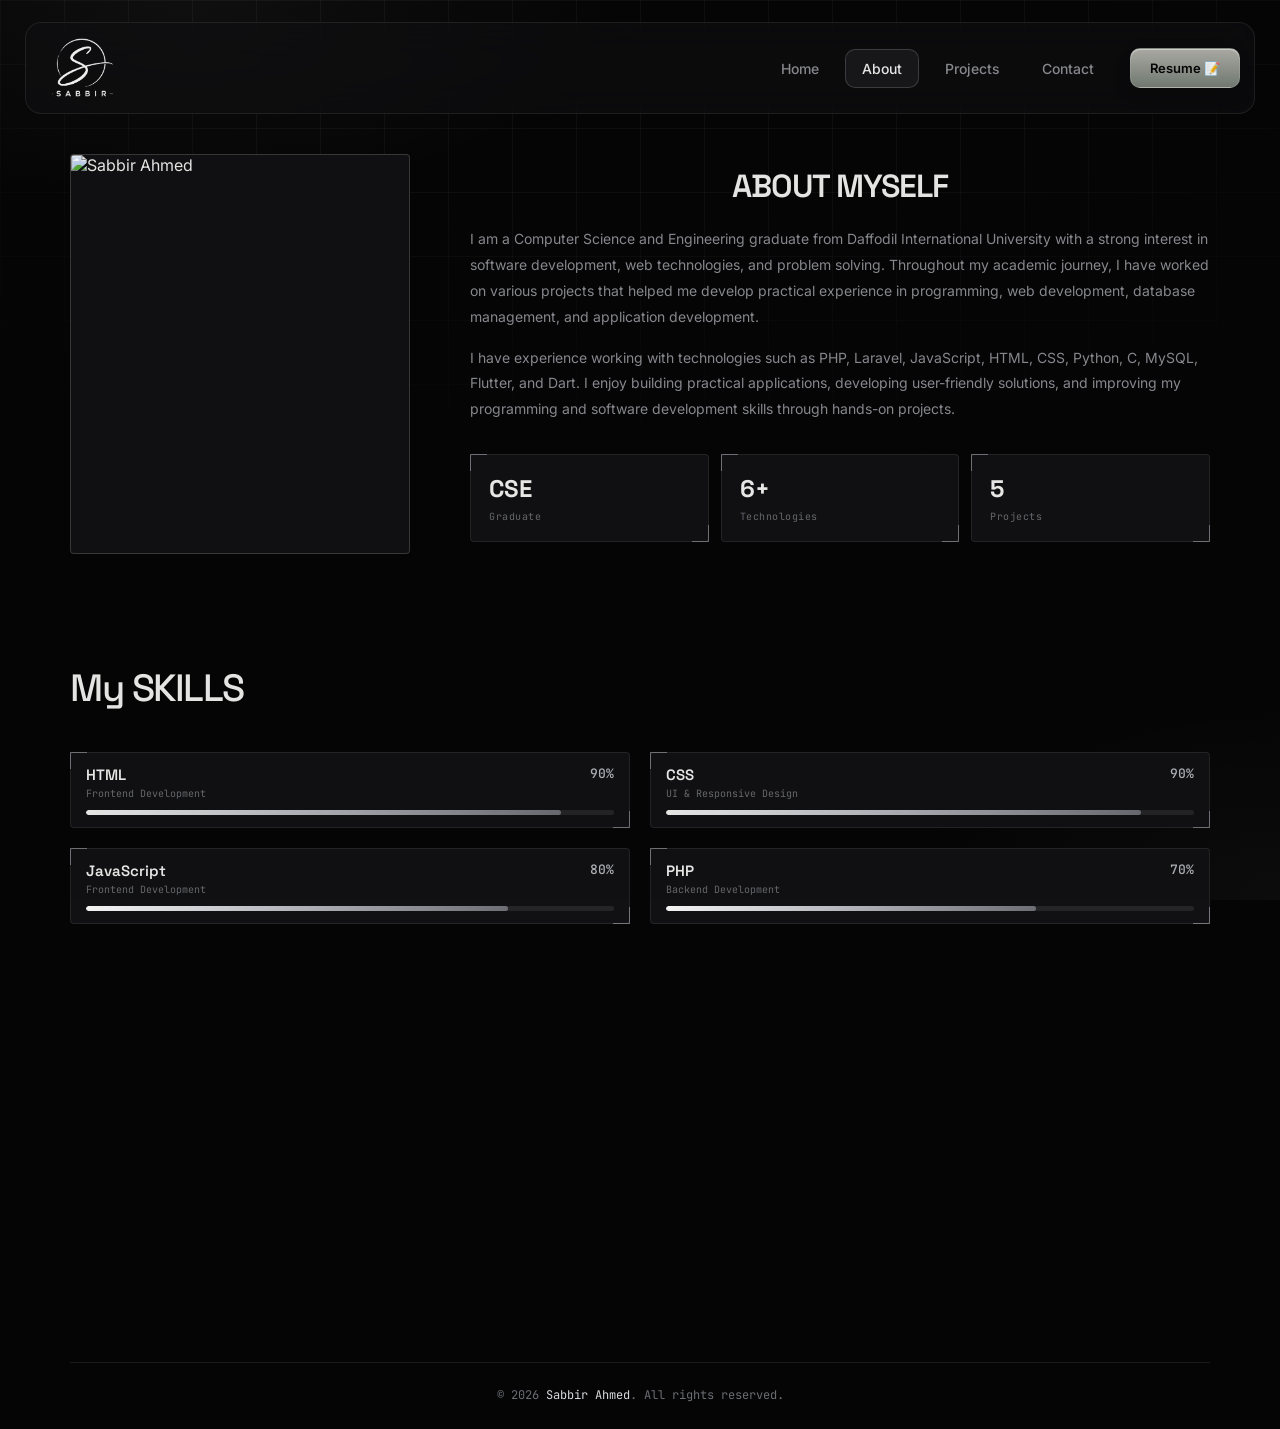
==== commit 24f35bbe: "update" ====
--- a/about.html
+++ b/about.html
@@ -67,7 +67,7 @@
 
                 <div class="about-content split-in">
 
-                    <h2>Sabbir Ahmed</h2>
+                    <h2>ABOUT MYSELF</h2>
 
                     <div class="about-scroll">
 
--- a/css/main.css
+++ b/css/main.css
@@ -133,14 +133,20 @@
     z-index: 99999;
     pointer-events: none;
     display: flex;
+    overflow: hidden;
+    background: rgba(10, 10, 10, .06);
 }
 
 .page-transition .bar {
     flex: 1;
-    background: var(--black);
-    border-right: 1px solid var(--line);
-    transform: translateY(-100%);
-    transition: transform .45s cubic-bezier(.77, 0, .18, 1);
+    background: linear-gradient(180deg, rgba(24, 24, 24, .98) 0%, rgba(8, 8, 8, 1) 100%);
+    border-right: 1px solid rgba(255, 255, 255, .06);
+    transform: translateY(-115%) scaleY(1.08);
+    opacity: 0;
+    transition:
+        transform .8s cubic-bezier(.22, 1, .36, 1),
+        opacity .25s ease;
+    will-change: transform, opacity;
 }
 
 .page-transition .bar:last-child {
@@ -148,7 +154,8 @@
 }
 
 .page-transition.closing .bar {
-    transform: translateY(0);
+    transform: translateY(0) scaleY(1);
+    opacity: 1;
 }
 
 .page-transition .bar:nth-child(1) {
@@ -156,19 +163,19 @@
 }
 
 .page-transition .bar:nth-child(2) {
-    transition-delay: 40ms;
+    transition-delay: 55ms;
 }
 
 .page-transition .bar:nth-child(3) {
-    transition-delay: 80ms;
+    transition-delay: 110ms;
 }
 
 .page-transition .bar:nth-child(4) {
-    transition-delay: 120ms;
+    transition-delay: 165ms;
 }
 
 .page-transition .bar:nth-child(5) {
-    transition-delay: 160ms;
+    transition-delay: 220ms;
 }
 
 /* =====================================================
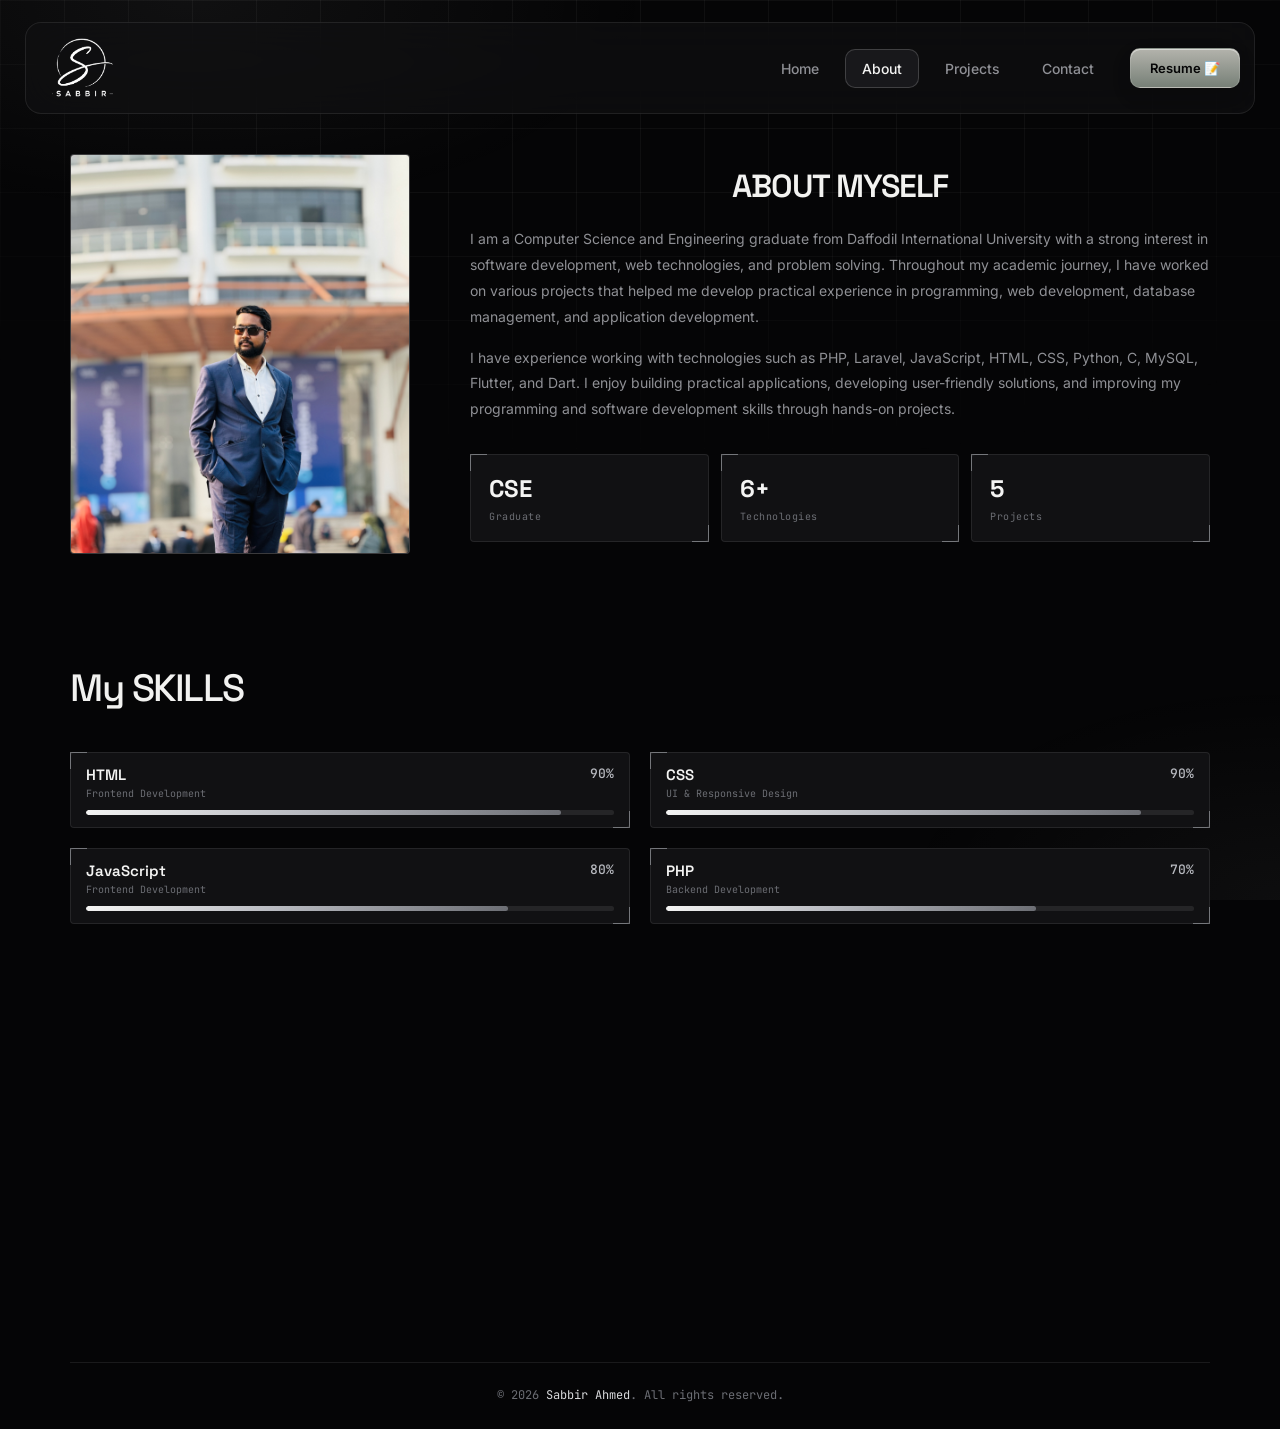
==== commit c3c2ef46: "bug fix and update" ====
--- a/about.html
+++ b/about.html
@@ -41,7 +41,7 @@
 
         <nav class="nav-menu">
             <a href="index.html" ">Home</a>
-            <a href=" about.html" class="active">About</a>
+            <a href="about.html" class="active">About</a>
             <a href="project.html">Projects</a>
             <a href="contact.html">Contact</a>
             <a href="resume.html" class="resume-nav">Resume 📝</a>
@@ -62,7 +62,7 @@
             <div class="about-layout">
 
                 <div class="about-photo bracket split-in">
-                    <img src="assets/img/sabbir/4.jpg" alt="Sabbir Ahmed">
+                    <img src="assets/img/sabbir/4.JPG" alt="Sabbir Ahmed">
                 </div>
 
                 <div class="about-content split-in">
--- a/css/main.css
+++ b/css/main.css
@@ -132,29 +132,49 @@
     inset: 0;
     z-index: 99999;
     pointer-events: none;
-    display: flex;
     overflow: hidden;
-    background: rgba(10, 10, 10, .06);
+    background: rgba(6, 6, 8, .18);
+    backdrop-filter: blur(22px) saturate(115%);
+    -webkit-backdrop-filter: blur(22px) saturate(115%);
+    opacity: 0;
+    transition: opacity .8s cubic-bezier(.16, 1, .3, 1);
+}
+
+.page-transition::before {
+    content: "";
+    position: absolute;
+    inset: 0;
+    background:
+        radial-gradient(circle at 50% 35%, rgba(255, 255, 255, .08), transparent 52%),
+        linear-gradient(180deg, rgba(255, 255, 255, .02), rgba(255, 255, 255, 0));
+    opacity: .85;
+    transition: opacity .8s ease;
+    pointer-events: none;
 }
 
 .page-transition .bar {
-    flex: 1;
-    background: linear-gradient(180deg, rgba(24, 24, 24, .98) 0%, rgba(8, 8, 8, 1) 100%);
-    border-right: 1px solid rgba(255, 255, 255, .06);
-    transform: translateY(-115%) scaleY(1.08);
-    opacity: 0;
-    transition:
-        transform .8s cubic-bezier(.22, 1, .36, 1),
-        opacity .25s ease;
-    will-change: transform, opacity;
+    display: none;
 }
 
 .page-transition .bar:last-child {
     border-right: none;
 }
 
+.page-transition.is-entering .bar {
+    transform: none;
+}
+
 .page-transition.closing .bar {
-    transform: translateY(0) scaleY(1);
+    transform: none;
+}
+
+.page-transition.is-entering::before,
+.page-transition.closing::before {
+    opacity: 1;
+}
+
+.page-transition.is-entering,
+.page-transition.closing {
     opacity: 1;
 }
 
@@ -163,19 +183,19 @@
 }
 
 .page-transition .bar:nth-child(2) {
-    transition-delay: 55ms;
+    transition-delay: 35ms;
 }
 
 .page-transition .bar:nth-child(3) {
-    transition-delay: 110ms;
+    transition-delay: 70ms;
 }
 
 .page-transition .bar:nth-child(4) {
-    transition-delay: 165ms;
+    transition-delay: 105ms;
 }
 
 .page-transition .bar:nth-child(5) {
-    transition-delay: 220ms;
+    transition-delay: 140ms;
 }
 
 /* =====================================================
@@ -621,7 +641,7 @@
     opacity: 0;
     transform: translateY(24px);
     filter: blur(4px);
-    transition: opacity .7s ease, transform .7s ease, filter .7s ease;
+    transition: opacity 1s ease, transform 1s ease, filter 1s ease;
 }
 
 .reveal.show {
--- a/css/about.css
+++ b/css/about.css
@@ -157,8 +157,8 @@
     opacity: 0;
     transform: translateY(35px);
     transition:
-        opacity .7s cubic-bezier(.22, 1, .36, 1),
-        transform .7s cubic-bezier(.22, 1, .36, 1),
+        opacity 1s cubic-bezier(.22, 1, .36, 1),
+        transform 1s cubic-bezier(.22, 1, .36, 1),
         border-color .3s ease;
 }
 
@@ -215,7 +215,7 @@
     width: 0;
     border-radius: inherit;
     background: var(--grad);
-    transition: width 1.1s cubic-bezier(.25, .8, .3, 1);
+    transition: width 1.5s cubic-bezier(.25, .8, .3, 1);
 }
 
 .split-in {
